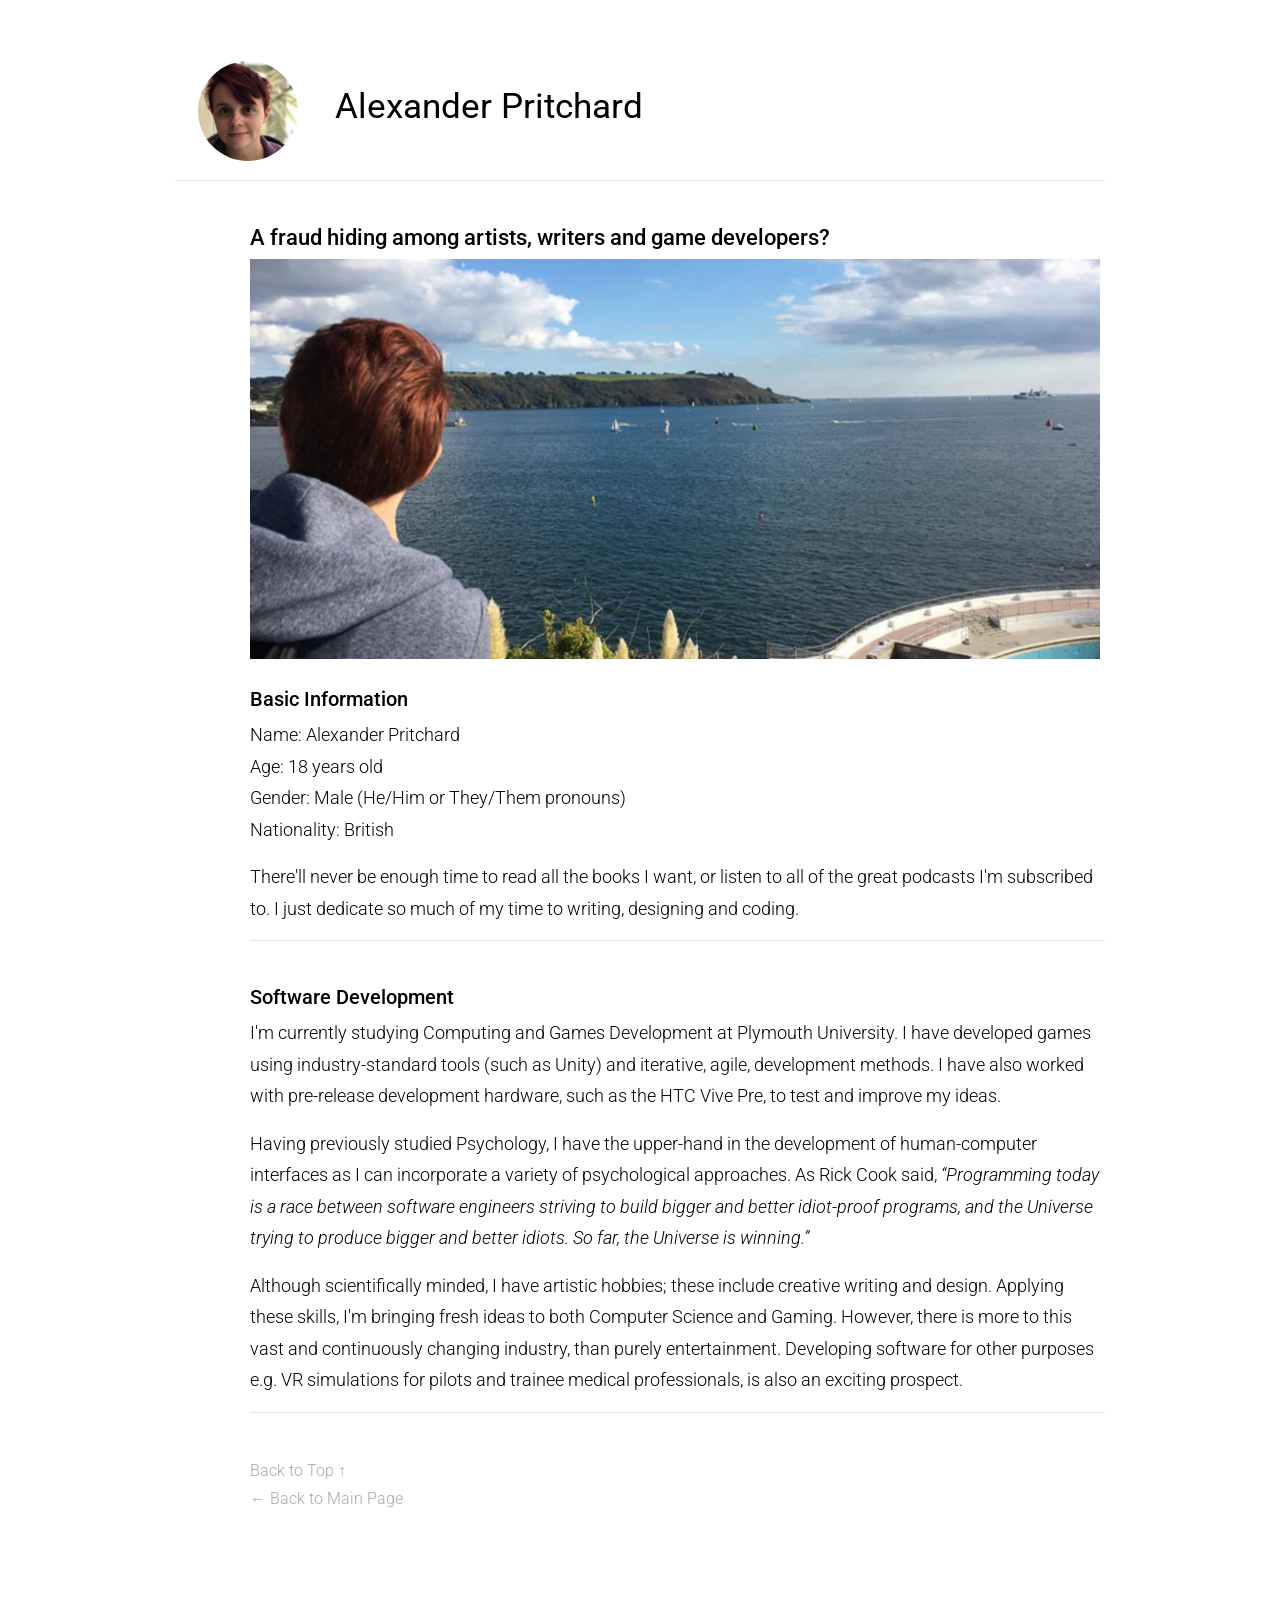
==== about-me/index.html @ 7d6fc685 "Added about-me page" ====
<!DOCTYPE html>
<html>
  <head>
    <meta charset="utf-8">
    <meta name="viewport" content="width=device-width, initial-scale=1, shrink-to-fit=no">
    <link rel="stylesheet" href="https://maxcdn.bootstrapcdn.com/bootstrap/4.0.0/css/bootstrap.min.css" integrity="sha384-Gn5384xqQ1aoWXA+058RXPxPg6fy4IWvTNh0E263XmFcJlSAwiGgFAW/dAiS6JXm" crossorigin="anonymous">
    <link rel="stylesheet" href="../style.css">
    <br>
    <br>
    <title>Alex Pritchard</title>
  </head>
  <script src="https://code.jquery.com/jquery-3.2.1.slim.min.js" integrity="sha384-KJ3o2DKtIkvYIK3UENzmM7KCkRr/rE9/Qpg6aAZGJwFDMVNA/GpGFF93hXpG5KkN" crossorigin="anonymous"></script>
<script src="https://cdnjs.cloudflare.com/ajax/libs/popper.js/1.12.9/umd/popper.min.js" integrity="sha384-ApNbgh9B+Y1QKtv3Rn7W3mgPxhU9K/ScQsAP7hUibX39j7fakFPskvXusvfa0b4Q" crossorigin="anonymous"></script>
<script src="https://maxcdn.bootstrapcdn.com/bootstrap/4.0.0/js/bootstrap.min.js" integrity="sha384-JZR6Spejh4U02d8jOt6vLEHfe/JQGiRRSQQxSfFWpi1MquVdAyjUar5+76PVCmYl" crossorigin="anonymous"></script>
      <div class="row" style="margin-top: 5px;">
        <div class="col-2">
          <div class="profile-image">
            <a href="http://apritc.com">
            <img src="../images/alex.png" alt="" style="max-width: 100%;">
            </a>
          </div>
        </div>
        <div class="col-9">
            <div class="bio-container">
              <h1>Alexander Pritchard</h1>
            </div>

          <br>

        </div>
        <div class="col-12">
          <hr>
          <br>
            <div class="content-container">
              <h2>A fraud hiding among artists, writers and game developers?</h2>

              <div class="preview-image">
                <img src="../images/alexplym.png" style="max-width: 100%;">
                <br>
              </div>

              <br>

              <h3>Basic Information</h3>
              <p>Name: Alexander Pritchard <br> Age: 18 years old <br> Gender: Male (He/Him or They/Them pronouns) <br> Nationality: British</p>
              <p>There'll never be enough time to read all the books I want, or listen to all of the great podcasts I'm subscribed to. I just dedicate so much of my time to writing, designing and coding.</p>

              <hr>
              <br>

              <h3>Software Development</h3>
                <p>I'm currently studying Computing and Games Development at Plymouth University. I have developed games using industry-standard tools (such as Unity) and iterative, agile, development methods. I have also worked with pre-release development hardware, such as the HTC Vive Pre, to test and improve my ideas.</p>
                <p>Having previously studied Psychology, I have the upper-hand in the development of human-computer interfaces as I can incorporate a variety of psychological approaches. As Rick Cook said, <em>“Programming today is a race between software engineers striving to build bigger and better idiot-proof programs, and the Universe trying to produce bigger and better idiots. So far, the Universe is winning.”</em></p>
                <p>Although scientifically minded, I have artistic hobbies; these include creative writing and design. Applying these skills, I'm bringing fresh ideas to both Computer Science and Gaming. However, there is more to this vast and continuously changing industry, than purely entertainment. Developing software for other purposes e.g. VR simulations for pilots and trainee medical professionals, is also an exciting prospect.</p>

                <hr>
                <br>
                <a href="#top">Back to Top ↑</a>
                <br>
                <a href="http://apritc.com">← Back to Main Page</a>

            </div>
            <br>
            <br>
            <br>
            </div>
        </div>
      </div>
---- style.css ----
@import url('https://fonts.googleapis.com/css?family=Roboto:100,100i,300,300i,400,400i,500,500i,700,700i');

body {
  font-family: 'Roboto', serif;
  font-weight: 300;
  line-height: 1.75;
  color: #000000;
}

h1 {
  font-size: 35px;
  font-weight: 400;
}

h2 {
  font-size: 22px;
  font-weight: 500;
}

h3 {
  font-size: 20px;
  font-weight: 500;
}

p {
  font-size: 18px
}

a {
    color: #a9a9a9;
    border-bottom: none;
    text-decoration: none;
}

a:hover {
    color: #a9a9a9;
    border-bottom: 1px dotted #a9a9a9;
    text-decoration: none;
}

.row {
  margin-top: 50px;
  width: 960px;
  margin-left: auto;
  margin-right: auto;
}

.bio-container {
  width: 650px;
  margin-top: 25px;
  margin-left: 0px;
  margin-right: 50px;
  padding-left: 0px;
  font-size: 20px;
}

.col-2 {
      text-align: center;
      padding-top: 0px;
      padding-right: 0px;
      border-radius: 50px;
}

.col-9 {
      text-align: left;
      padding-left: 15px;
}

.content-container {
  padding-left: 75px;
}

.nav-tabs {
  font-size: 22px;
}

.tab-content {
  width: 850px;
  padding-left: 15px;
}

.profile-image {
  margin-left: auto;
  margin-right: auto;
    top: 10px;
    width: 100px;
    height: 100px;
    border-radius: 50px;
    /*border: 4px #a7a7a7 solid;*/
    overflow: hidden;
  }
  .preview-image {
    padding-left: 0px;
  }

.links-bar {
  padding-top: 25px;
  padding-left: 25px;
  text-align: left;
  font-size: 16px;
  list-style-type: none;
}

.source {
  font-size: 14px;
  font-style: italic;
  color: #a7a7a7;
}
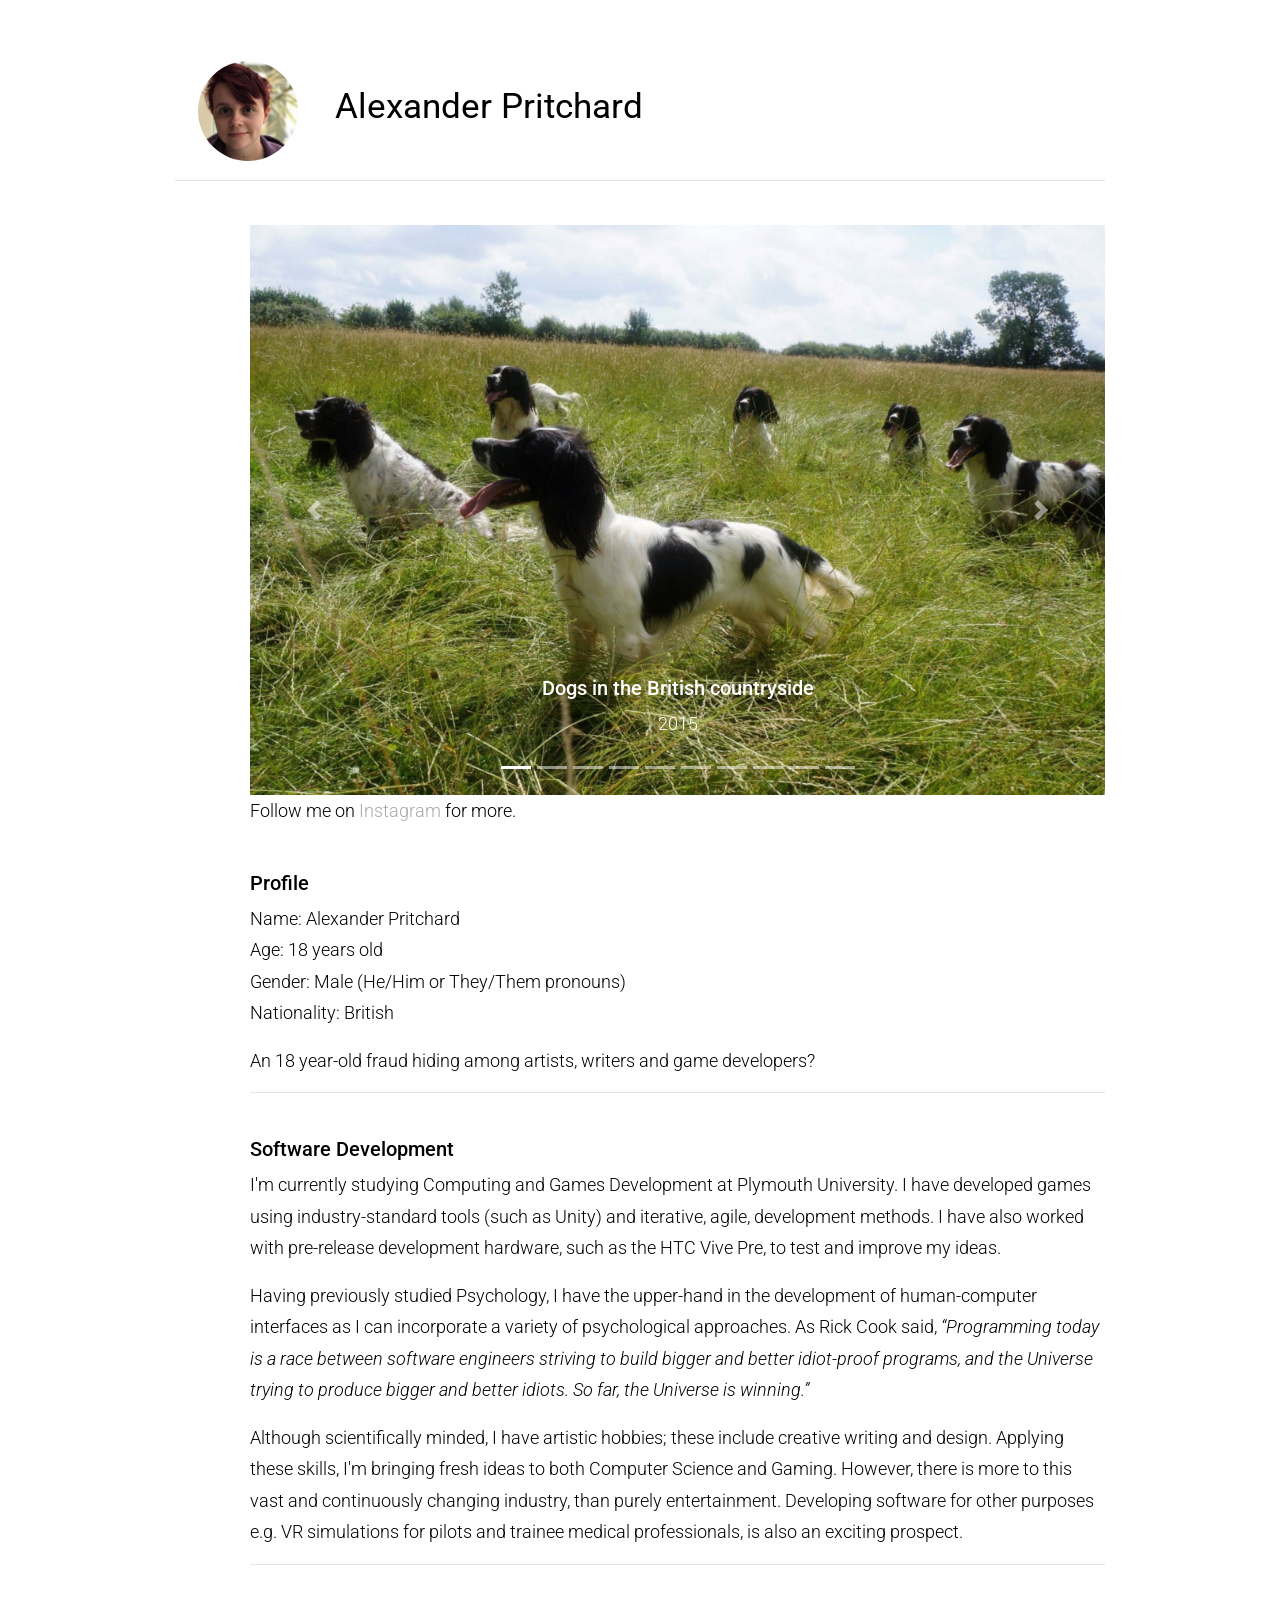
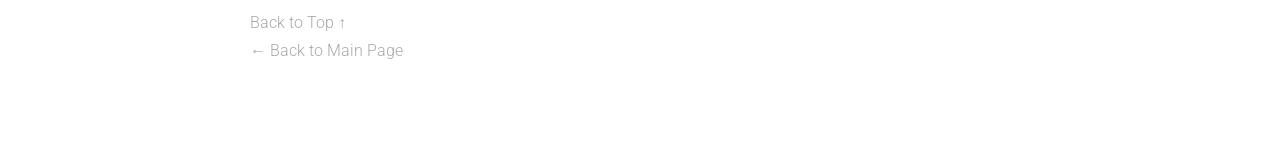
==== commit 6825728e: "Added slideshow to about-me" ====
--- a/about-me/index.html
+++ b/about-me/index.html
@@ -8,6 +8,7 @@
     <br>
     <br>
     <title>Alex Pritchard</title>
+
   </head>
   <script src="https://code.jquery.com/jquery-3.2.1.slim.min.js" integrity="sha384-KJ3o2DKtIkvYIK3UENzmM7KCkRr/rE9/Qpg6aAZGJwFDMVNA/GpGFF93hXpG5KkN" crossorigin="anonymous"></script>
 <script src="https://cdnjs.cloudflare.com/ajax/libs/popper.js/1.12.9/umd/popper.min.js" integrity="sha384-ApNbgh9B+Y1QKtv3Rn7W3mgPxhU9K/ScQsAP7hUibX39j7fakFPskvXusvfa0b4Q" crossorigin="anonymous"></script>
@@ -32,18 +33,110 @@
           <hr>
           <br>
             <div class="content-container">
-              <h2>A fraud hiding among artists, writers and game developers?</h2>
 
-              <div class="preview-image">
-                <img src="../images/alexplym.png" style="max-width: 100%;">
-                <br>
+              <div id="carouselExampleIndicators" class="carousel slide" data-ride="carousel">
+                <ol class="carousel-indicators">
+                  <li data-target="#carouselExampleIndicators" data-slide-to="0" class="active"></li>
+                  <li data-target="#carouselExampleIndicators" data-slide-to="1"></li>
+                  <li data-target="#carouselExampleIndicators" data-slide-to="2"></li>
+                  <li data-target="#carouselExampleIndicators" data-slide-to="3"></li>
+                  <li data-target="#carouselExampleIndicators" data-slide-to="4"></li>
+                  <li data-target="#carouselExampleIndicators" data-slide-to="5"></li>
+                  <li data-target="#carouselExampleIndicators" data-slide-to="6"></li>
+                  <li data-target="#carouselExampleIndicators" data-slide-to="7"></li>
+                  <li data-target="#carouselExampleIndicators" data-slide-to="8"></li>
+                  <li data-target="#carouselExampleIndicators" data-slide-to="9"></li>
+                
+                </ol>
+                <div class="carousel-inner">
+                  <div class="carousel-item active">
+                    <img class="d-block w-100" src="../images/slideshow/dogsgrass.png" alt="" style="max-width: 100%;">
+                    <div class="carousel-caption d-none d-md-block">
+                    <h5>Dogs in the British countryside</h5>
+                    <p>2015</p>
+                    </div>
+                  </div>
+                  <div class="carousel-item">
+                    <img class="d-block w-100" src="../images/slideshow/park.png" alt="" style="max-width: 100%;">
+                    <div class="carousel-caption d-none d-md-block">
+                    <h5>Hyde Park</h5>
+                    <p>2017</p>
+                    </div>
+                  </div>
+                  <div class="carousel-item">
+                    <img class="d-block w-100" src="../images/slideshow/love.png" alt="" style="max-width: 100%;">
+                    <div class="carousel-caption d-none d-md-block">
+                    <h5>Love sign in San Francisco</h5>
+                    <p>2016</p>
+                    </div>
+                  </div>
+                  <div class="carousel-item">
+                    <img class="d-block w-100" src="../images/slideshow/sanfran.png" alt="" style="max-width: 100%;">
+                    <div class="carousel-caption d-none d-md-block">
+                    <h5>San Francisco view</h5>
+                    <p>2015</p>
+                    </div>
+                  </div>
+                  <div class="carousel-item">
+                    <img class="d-block w-100" src="../images/slideshow/sleep.png" alt="" style="max-width: 100%;">
+                    <div class="carousel-caption d-none d-md-block">
+                    <h5>Jet lag</h5>
+                    <p>2016</p>
+                    </div>
+                  </div>
+                  <div class="carousel-item">
+                    <img class="d-block w-100" src="../images/slideshow/plane.png" alt="" style="max-width: 100%;">
+                    <div class="carousel-caption d-none d-md-block">
+                    <h5>First plane journey</h5>
+                    <p>2015</p>
+                    </div>
+                  </div>
+                  <div class="carousel-item">
+                    <img class="d-block w-100" src="../images/slideshow/kittens.png" alt="" style="max-width: 100%;">
+                    <div class="carousel-caption d-none d-md-block">
+                    <h5>Tabby kittens</h5>
+                    <p>2011</p>
+                    </div>
+                  </div>
+                  <div class="carousel-item">
+                    <img class="d-block w-100" src="../images/slideshow/lake.png" alt="" style="max-width: 100%;">
+                    <div class="carousel-caption d-none d-md-block">
+                    <h5>Lake in Herefordshire</h5>
+                    <p>2016</p>
+                    </div>
+                  </div>
+                  <div class="carousel-item">
+                    <img class="d-block w-100" src="../images/slideshow/alexplym.png" alt="" style="max-width: 100%;">
+                    <div class="carousel-caption d-none d-md-block">
+                    <h5>Plymouth coastline</h5>
+                    <p>2017</p>
+                    </div>
+                  </div>
+                  <div class="carousel-item">
+                    <img class="d-block w-100" src="../images/slideshow/honey.png" alt="" style="max-width: 100%;">
+                    <div class="carousel-caption d-none d-md-block">
+                    <h5>Ginger cat</h5>
+                    <p>2014</p>
+                    </div>
+                  </div>
+                </div>
+                <a class="carousel-control-prev" href="#carouselExampleIndicators" role="button" data-slide="prev">
+                  <span class="carousel-control-prev-icon" aria-hidden="true"></span>
+                  <span class="sr-only">Previous</span>
+                </a>
+                <a class="carousel-control-next" href="#carouselExampleIndicators" role="button" data-slide="next">
+                  <span class="carousel-control-next-icon" aria-hidden="true"></span>
+                  <span class="sr-only">Next</span>
+                </a>
+
               </div>
+              <p>Follow me on  <a href="https://www.instagram.com/alexpritc">Instagram</a> for more.</p>
 
               <br>
 
-              <h3>Basic Information</h3>
+              <h3>Profile</h3>
               <p>Name: Alexander Pritchard <br> Age: 18 years old <br> Gender: Male (He/Him or They/Them pronouns) <br> Nationality: British</p>
-              <p>There'll never be enough time to read all the books I want, or listen to all of the great podcasts I'm subscribed to. I just dedicate so much of my time to writing, designing and coding.</p>
+              <p>An 18 year-old fraud hiding among artists, writers and game developers?</p>
 
               <hr>
               <br>
@@ -66,3 +159,5 @@
             </div>
         </div>
       </div>
+    </body>
+    </html>
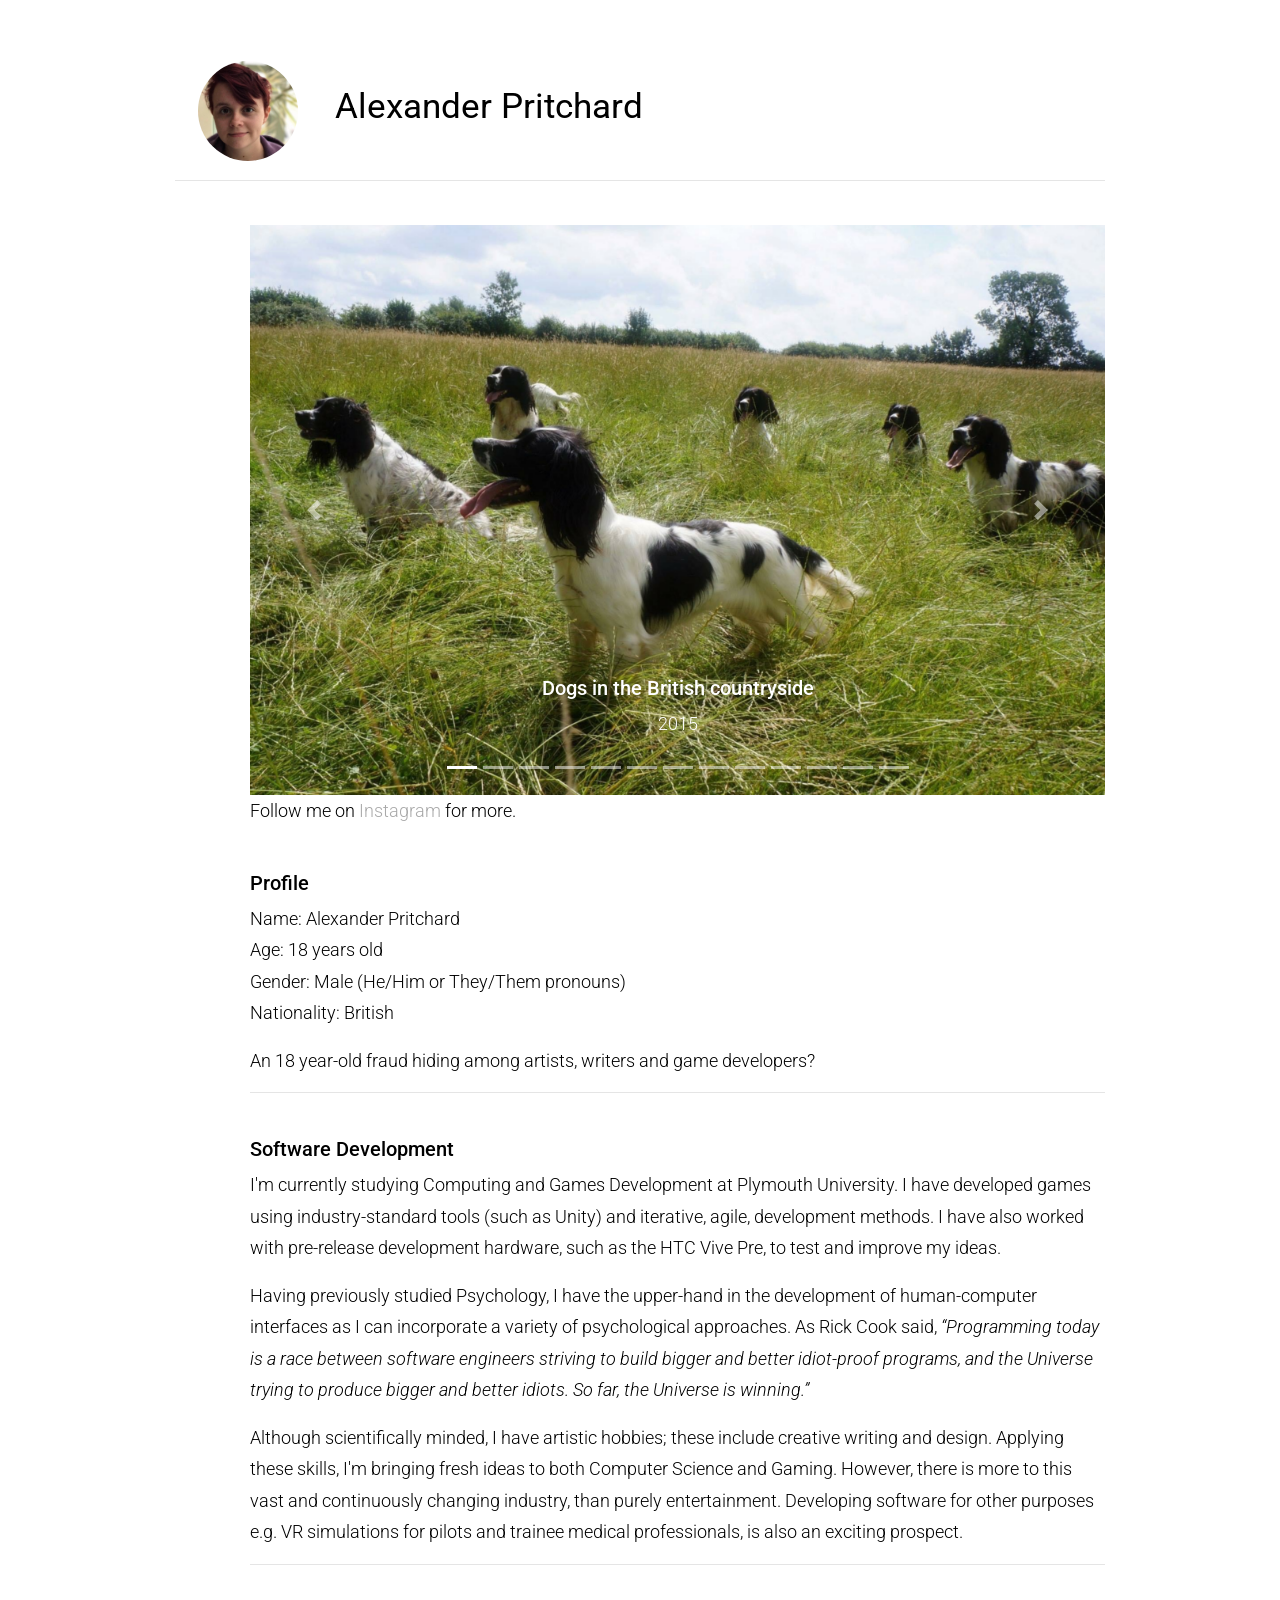
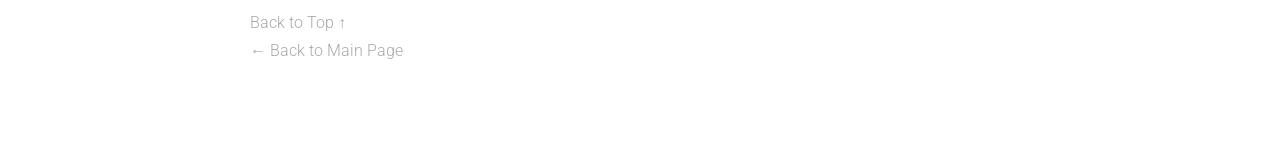
==== commit 76baebcf: "Added photos to slideshow" ====
--- a/about-me/index.html
+++ b/about-me/index.html
@@ -46,7 +46,10 @@
                   <li data-target="#carouselExampleIndicators" data-slide-to="7"></li>
                   <li data-target="#carouselExampleIndicators" data-slide-to="8"></li>
                   <li data-target="#carouselExampleIndicators" data-slide-to="9"></li>
-                
+                  <li data-target="#carouselExampleIndicators" data-slide-to="10"></li>
+                  <li data-target="#carouselExampleIndicators" data-slide-to="11"></li>
+                  <li data-target="#carouselExampleIndicators" data-slide-to="12"></li>
+
                 </ol>
                 <div class="carousel-inner">
                   <div class="carousel-item active">
@@ -78,17 +81,10 @@
                     </div>
                   </div>
                   <div class="carousel-item">
-                    <img class="d-block w-100" src="../images/slideshow/sleep.png" alt="" style="max-width: 100%;">
+                    <img class="d-block w-100" src="../images/slideshow/alexplym.png" alt="" style="max-width: 100%;">
                     <div class="carousel-caption d-none d-md-block">
-                    <h5>Jet lag</h5>
-                    <p>2016</p>
-                    </div>
-                  </div>
-                  <div class="carousel-item">
-                    <img class="d-block w-100" src="../images/slideshow/plane.png" alt="" style="max-width: 100%;">
-                    <div class="carousel-caption d-none d-md-block">
-                    <h5>First plane journey</h5>
-                    <p>2015</p>
+                    <h5>Plymouth coastline</h5>
+                    <p>2017</p>
                     </div>
                   </div>
                   <div class="carousel-item">
@@ -99,6 +95,13 @@
                     </div>
                   </div>
                   <div class="carousel-item">
+                    <img class="d-block w-100" src="../images/slideshow/selfie.png" alt="" style="max-width: 100%;">
+                    <div class="carousel-caption d-none d-md-block">
+                    <h5>Portrait 'selfie'</h5>
+                    <p>2016</p>
+                    </div>
+                  </div>
+                  <div class="carousel-item">
                     <img class="d-block w-100" src="../images/slideshow/lake.png" alt="" style="max-width: 100%;">
                     <div class="carousel-caption d-none d-md-block">
                     <h5>Lake in Herefordshire</h5>
@@ -106,10 +109,10 @@
                     </div>
                   </div>
                   <div class="carousel-item">
-                    <img class="d-block w-100" src="../images/slideshow/alexplym.png" alt="" style="max-width: 100%;">
+                    <img class="d-block w-100" src="../images/slideshow/sleep.png" alt="" style="max-width: 100%;">
                     <div class="carousel-caption d-none d-md-block">
-                    <h5>Plymouth coastline</h5>
-                    <p>2017</p>
+                    <h5>Jet lag</h5>
+                    <p>2016</p>
                     </div>
                   </div>
                   <div class="carousel-item">
@@ -117,6 +120,27 @@
                     <div class="carousel-caption d-none d-md-block">
                     <h5>Ginger cat</h5>
                     <p>2014</p>
+                    </div>
+                  </div>
+                  <div class="carousel-item">
+                    <img class="d-block w-100" src="../images/slideshow/plane.png" alt="" style="max-width: 100%;">
+                    <div class="carousel-caption d-none d-md-block">
+                    <h5>First plane journey</h5>
+                    <p>2016</p>
+                    </div>
+                  </div>
+                  <div class="carousel-item">
+                    <img class="d-block w-100" src="../images/slideshow/muddydog.png" alt="" style="max-width: 100%;">
+                    <div class="carousel-caption d-none d-md-block">
+                    <h5>Puppy covered in mud, with her tongue hanging out</h5>
+                    <p>2015</p>
+                    </div>
+                  </div>
+                  <div class="carousel-item">
+                    <img class="d-block w-100" src="../images/slideshow/league.png" alt="" style="max-width: 100%;">
+                    <div class="carousel-caption d-none d-md-block">
+                    <h5>Matching League of Legends tees</h5>
+                    <p>2016</p>
                     </div>
                   </div>
                 </div>
@@ -130,7 +154,7 @@
                 </a>
 
               </div>
-              <p>Follow me on  <a href="https://www.instagram.com/alexpritc">Instagram</a> for more.</p>
+              <p>Follow me on  <a href="https://www.instagram.com/alexpritc" target="_blank">Instagram</a> for more.</p>
 
               <br>
 
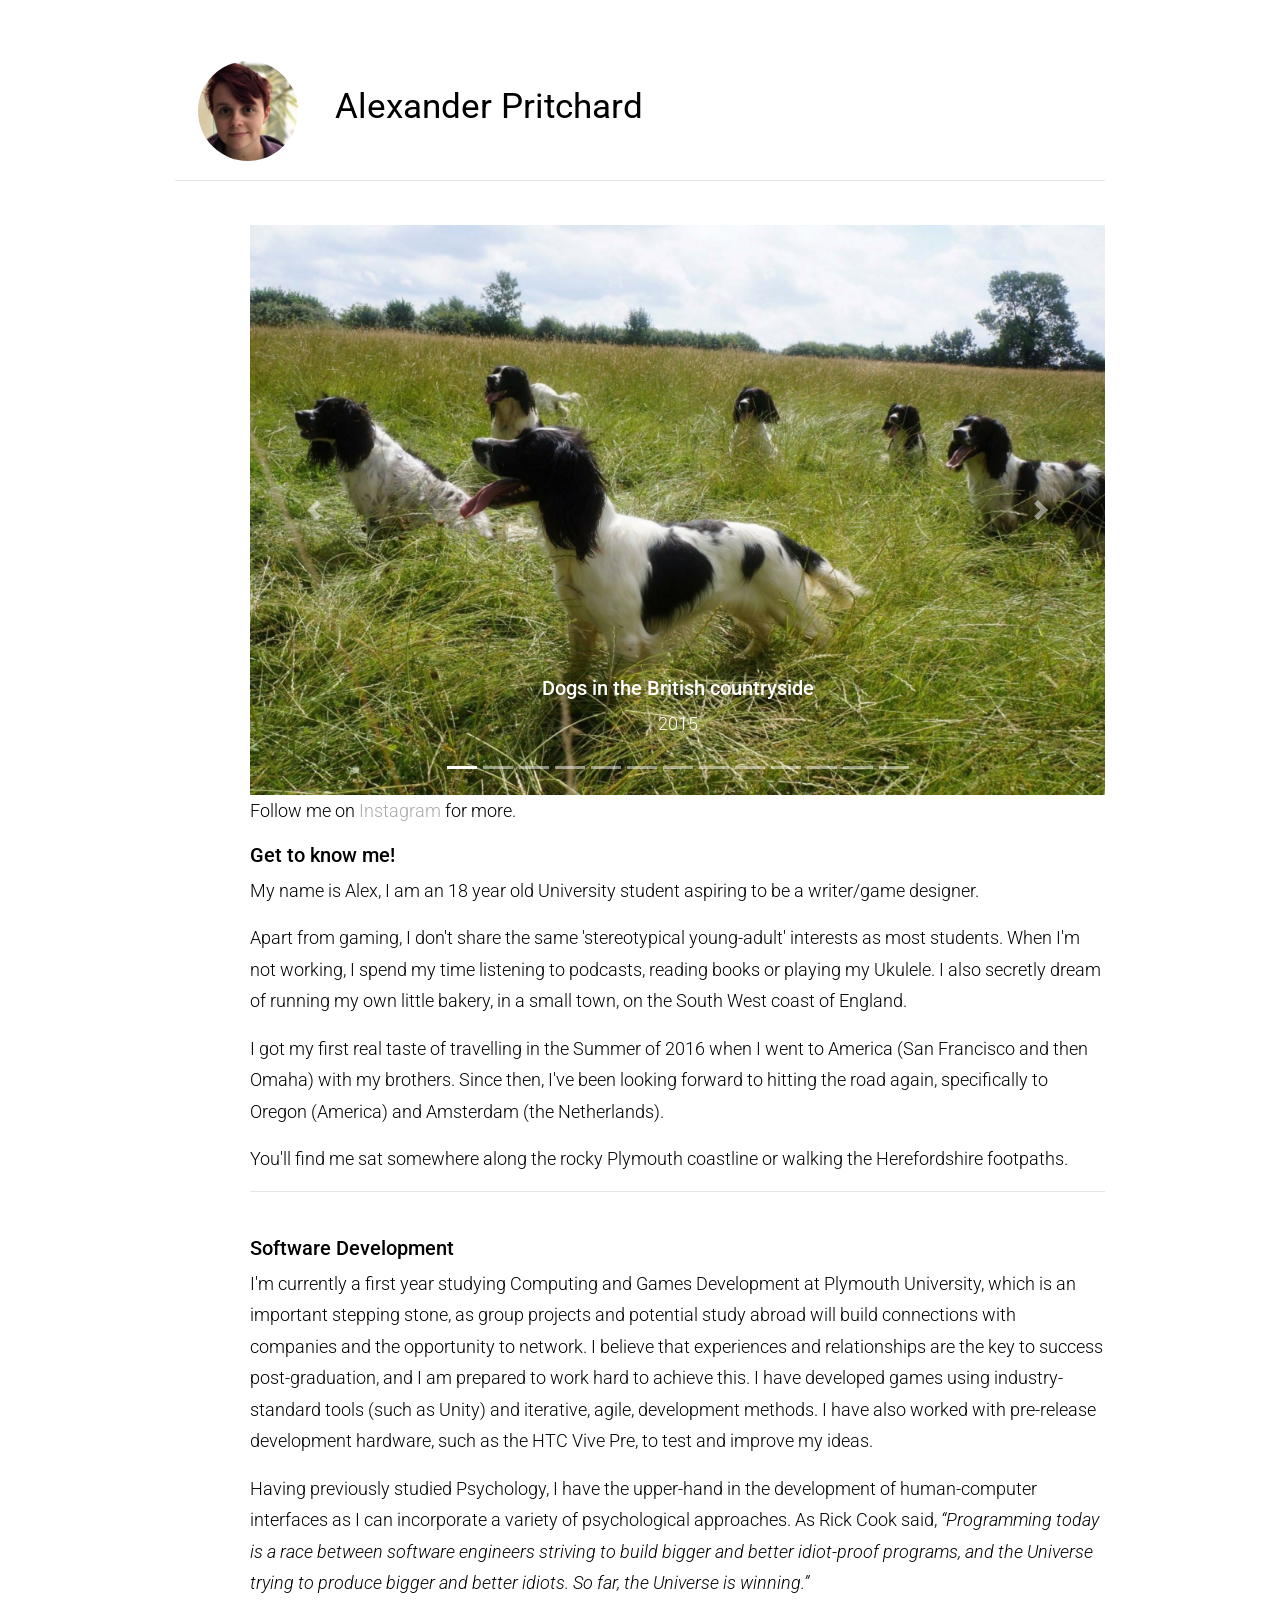
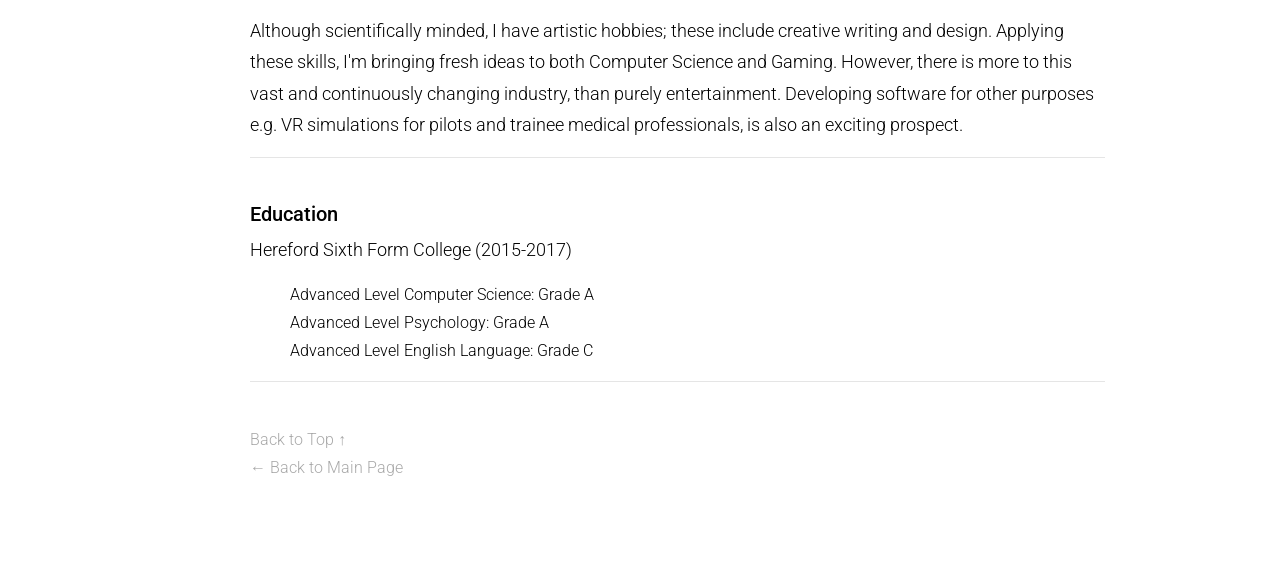
==== commit 21906be2: "Updated about-me page" ====
--- a/about-me/index.html
+++ b/about-me/index.html
@@ -62,14 +62,14 @@
                   <div class="carousel-item">
                     <img class="d-block w-100" src="../images/slideshow/park.png" alt="" style="max-width: 100%;">
                     <div class="carousel-caption d-none d-md-block">
-                    <h5>Hyde Park</h5>
+                    <h5>Hyde Park, London</h5>
                     <p>2017</p>
                     </div>
                   </div>
                   <div class="carousel-item">
                     <img class="d-block w-100" src="../images/slideshow/love.png" alt="" style="max-width: 100%;">
                     <div class="carousel-caption d-none d-md-block">
-                    <h5>Love sign in San Francisco</h5>
+                    <h5>Love sign outside an Apple store, San Francisco</h5>
                     <p>2016</p>
                     </div>
                   </div>
@@ -156,22 +156,34 @@
               </div>
               <p>Follow me on  <a href="https://www.instagram.com/alexpritc" target="_blank">Instagram</a> for more.</p>
 
-              <br>
-
-              <h3>Profile</h3>
-              <p>Name: Alexander Pritchard <br> Age: 18 years old <br> Gender: Male (He/Him or They/Them pronouns) <br> Nationality: British</p>
-              <p>An 18 year-old fraud hiding among artists, writers and game developers?</p>
+              <h3>Get to know me!</h3>
+              <p>My name is Alex, I am an 18 year old University student aspiring to be a writer/game designer.</p>
+              <p>Apart from gaming, I don't share the same 'stereotypical young-adult' interests as most students. When I'm not working, I spend my time listening to podcasts, reading books or playing my Ukulele. I also secretly dream of running my own little bakery, in a small town, on the South West coast of England.</p>
+              <p>I got my first real taste of travelling in the Summer of 2016 when I went to America (San Francisco and then Omaha) with my brothers. Since then, I've been looking forward to hitting the road again, specifically to Oregon (America) and Amsterdam (the Netherlands).</p>
+              <p>You'll find me sat somewhere along the rocky Plymouth coastline or walking the Herefordshire footpaths.</p>
 
               <hr>
               <br>
 
               <h3>Software Development</h3>
-                <p>I'm currently studying Computing and Games Development at Plymouth University. I have developed games using industry-standard tools (such as Unity) and iterative, agile, development methods. I have also worked with pre-release development hardware, such as the HTC Vive Pre, to test and improve my ideas.</p>
+                <p>I'm currently a first year studying Computing and Games Development at Plymouth University, which is an important stepping stone, as group projects and potential study abroad will build connections with companies and the opportunity to network. I believe that experiences and relationships are the key to success post-graduation, and I am prepared to work hard to achieve this. I have developed games using industry-standard tools (such as Unity) and iterative, agile, development methods. I have also worked with pre-release development hardware, such as the HTC Vive Pre, to test and improve my ideas.</p>
                 <p>Having previously studied Psychology, I have the upper-hand in the development of human-computer interfaces as I can incorporate a variety of psychological approaches. As Rick Cook said, <em>“Programming today is a race between software engineers striving to build bigger and better idiot-proof programs, and the Universe trying to produce bigger and better idiots. So far, the Universe is winning.”</em></p>
                 <p>Although scientifically minded, I have artistic hobbies; these include creative writing and design. Applying these skills, I'm bringing fresh ideas to both Computer Science and Gaming. However, there is more to this vast and continuously changing industry, than purely entertainment. Developing software for other purposes e.g. VR simulations for pilots and trainee medical professionals, is also an exciting prospect.</p>
 
                 <hr>
                 <br>
+
+                <h3>Education</h3>
+                  <p>Hereford Sixth Form College (2015-2017)</p>
+                  <ul style="list-style-type: none;">
+                    <li>Advanced Level Computer Science: Grade A</li>
+                    <li>Advanced Level Psychology: Grade A</li>
+                    <li>Advanced Level English Language: Grade C</li>
+                  </ul>
+
+                  <hr>
+                  <br>
+
                 <a href="#top">Back to Top ↑</a>
                 <br>
                 <a href="http://apritc.com">← Back to Main Page</a>
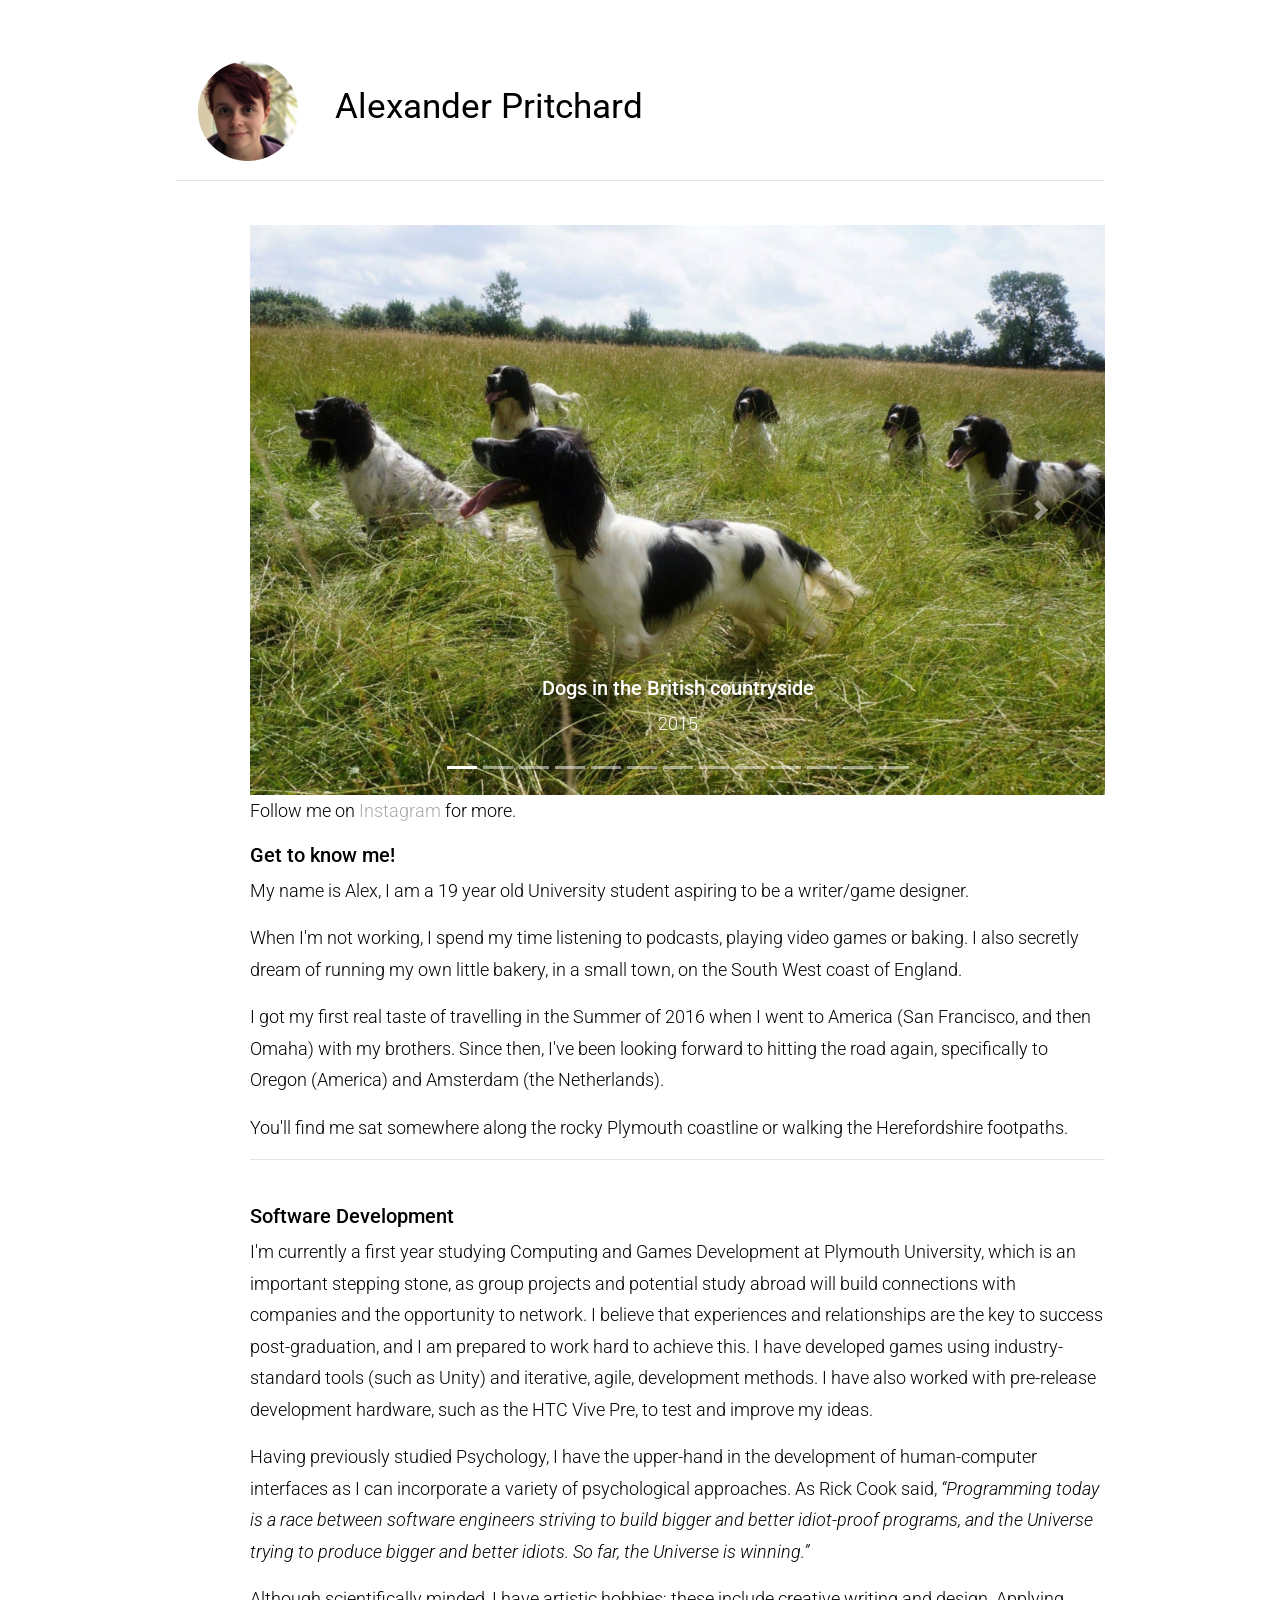
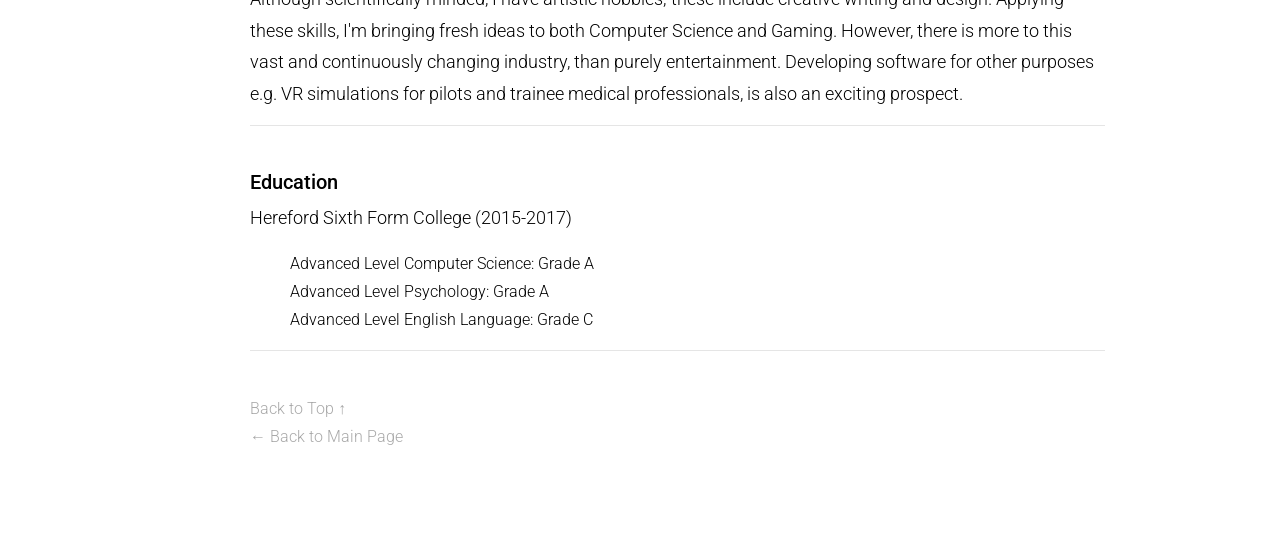
==== commit 4eaec241: "Continued working on project" ====
--- a/about-me/index.html
+++ b/about-me/index.html
@@ -157,9 +157,9 @@
               <p>Follow me on  <a href="https://www.instagram.com/alexpritc" target="_blank">Instagram</a> for more.</p>
 
               <h3>Get to know me!</h3>
-              <p>My name is Alex, I am an 18 year old University student aspiring to be a writer/game designer.</p>
-              <p>Apart from gaming, I don't share the same 'stereotypical young-adult' interests as most students. When I'm not working, I spend my time listening to podcasts, reading books or playing my Ukulele. I also secretly dream of running my own little bakery, in a small town, on the South West coast of England.</p>
-              <p>I got my first real taste of travelling in the Summer of 2016 when I went to America (San Francisco and then Omaha) with my brothers. Since then, I've been looking forward to hitting the road again, specifically to Oregon (America) and Amsterdam (the Netherlands).</p>
+              <p>My name is Alex, I am a 19 year old University student aspiring to be a writer/game designer.</p>
+              <p>When I'm not working, I spend my time listening to podcasts, playing video games or baking. I also secretly dream of running my own little bakery, in a small town, on the South West coast of England.</p>
+              <p>I got my first real taste of travelling in the Summer of 2016 when I went to America (San Francisco, and then Omaha) with my brothers. Since then, I've been looking forward to hitting the road again, specifically to Oregon (America) and Amsterdam (the Netherlands).</p>
               <p>You'll find me sat somewhere along the rocky Plymouth coastline or walking the Herefordshire footpaths.</p>
 
               <hr>
